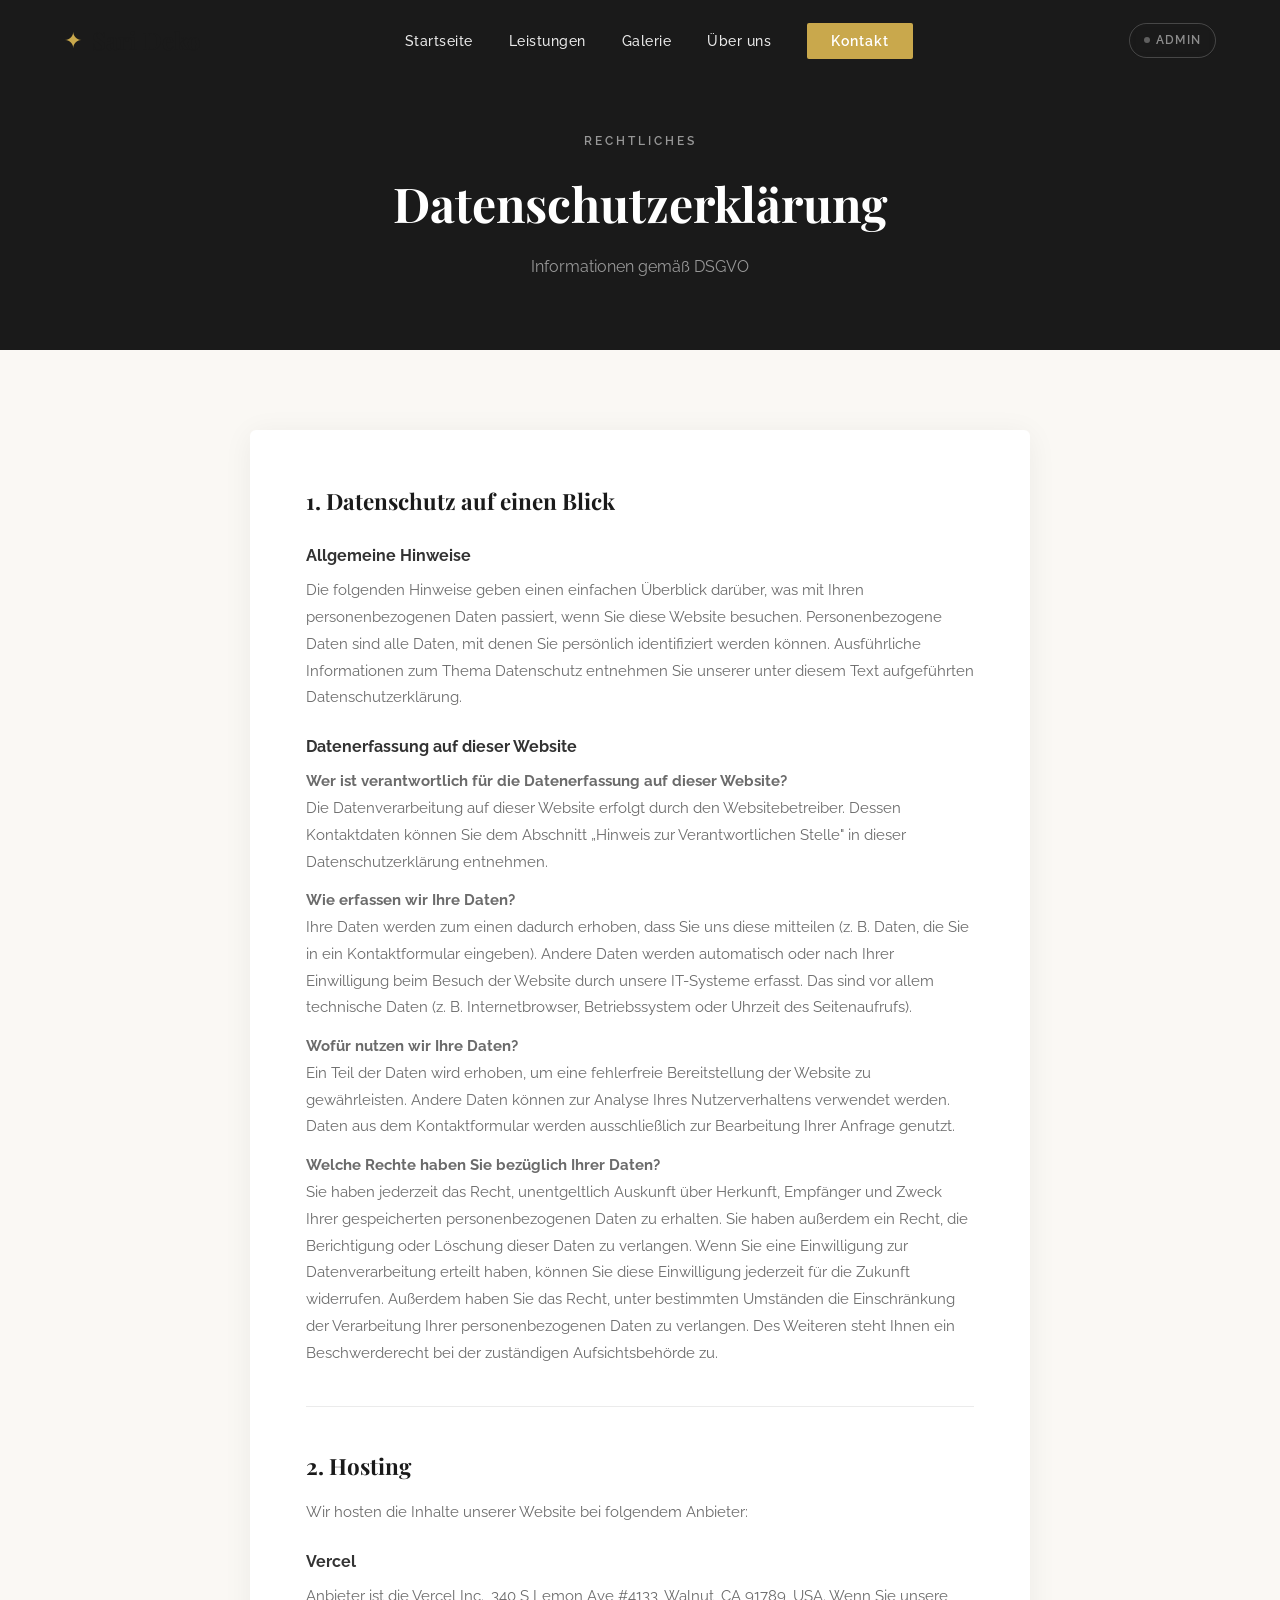
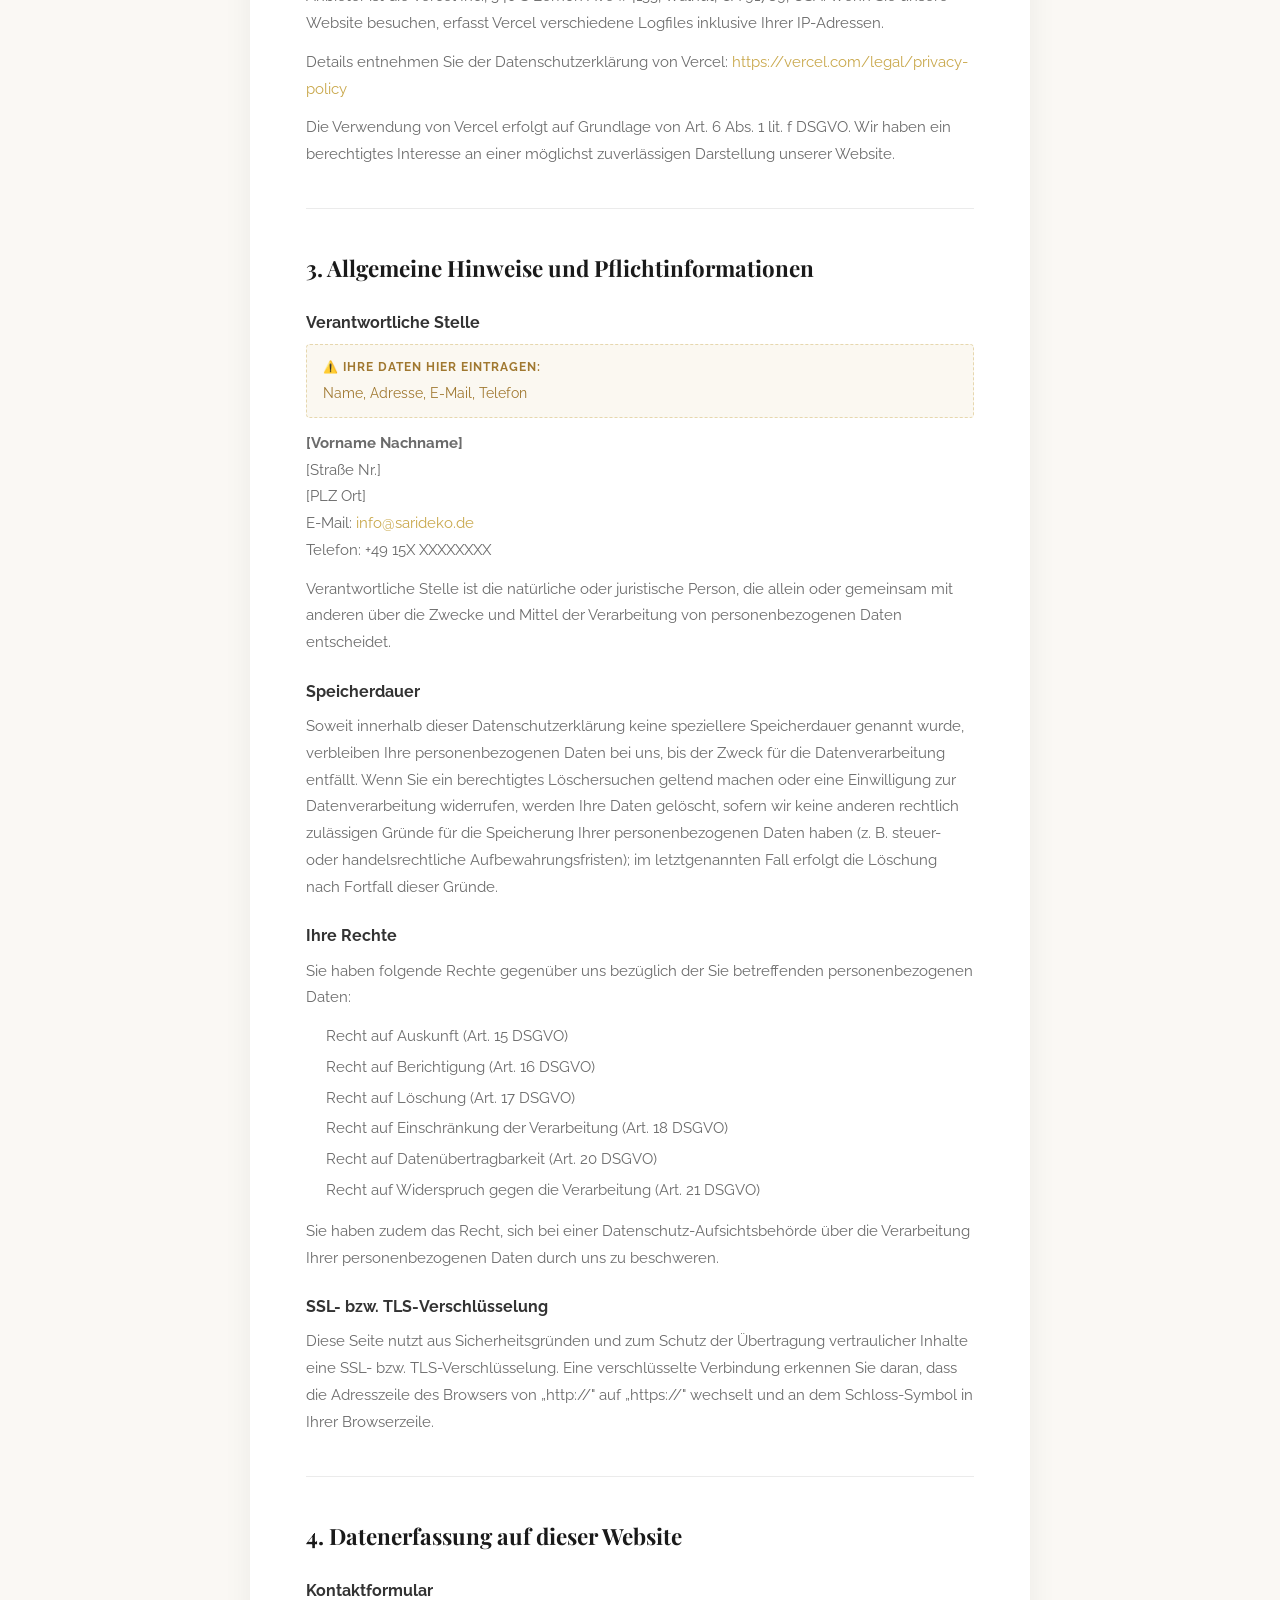
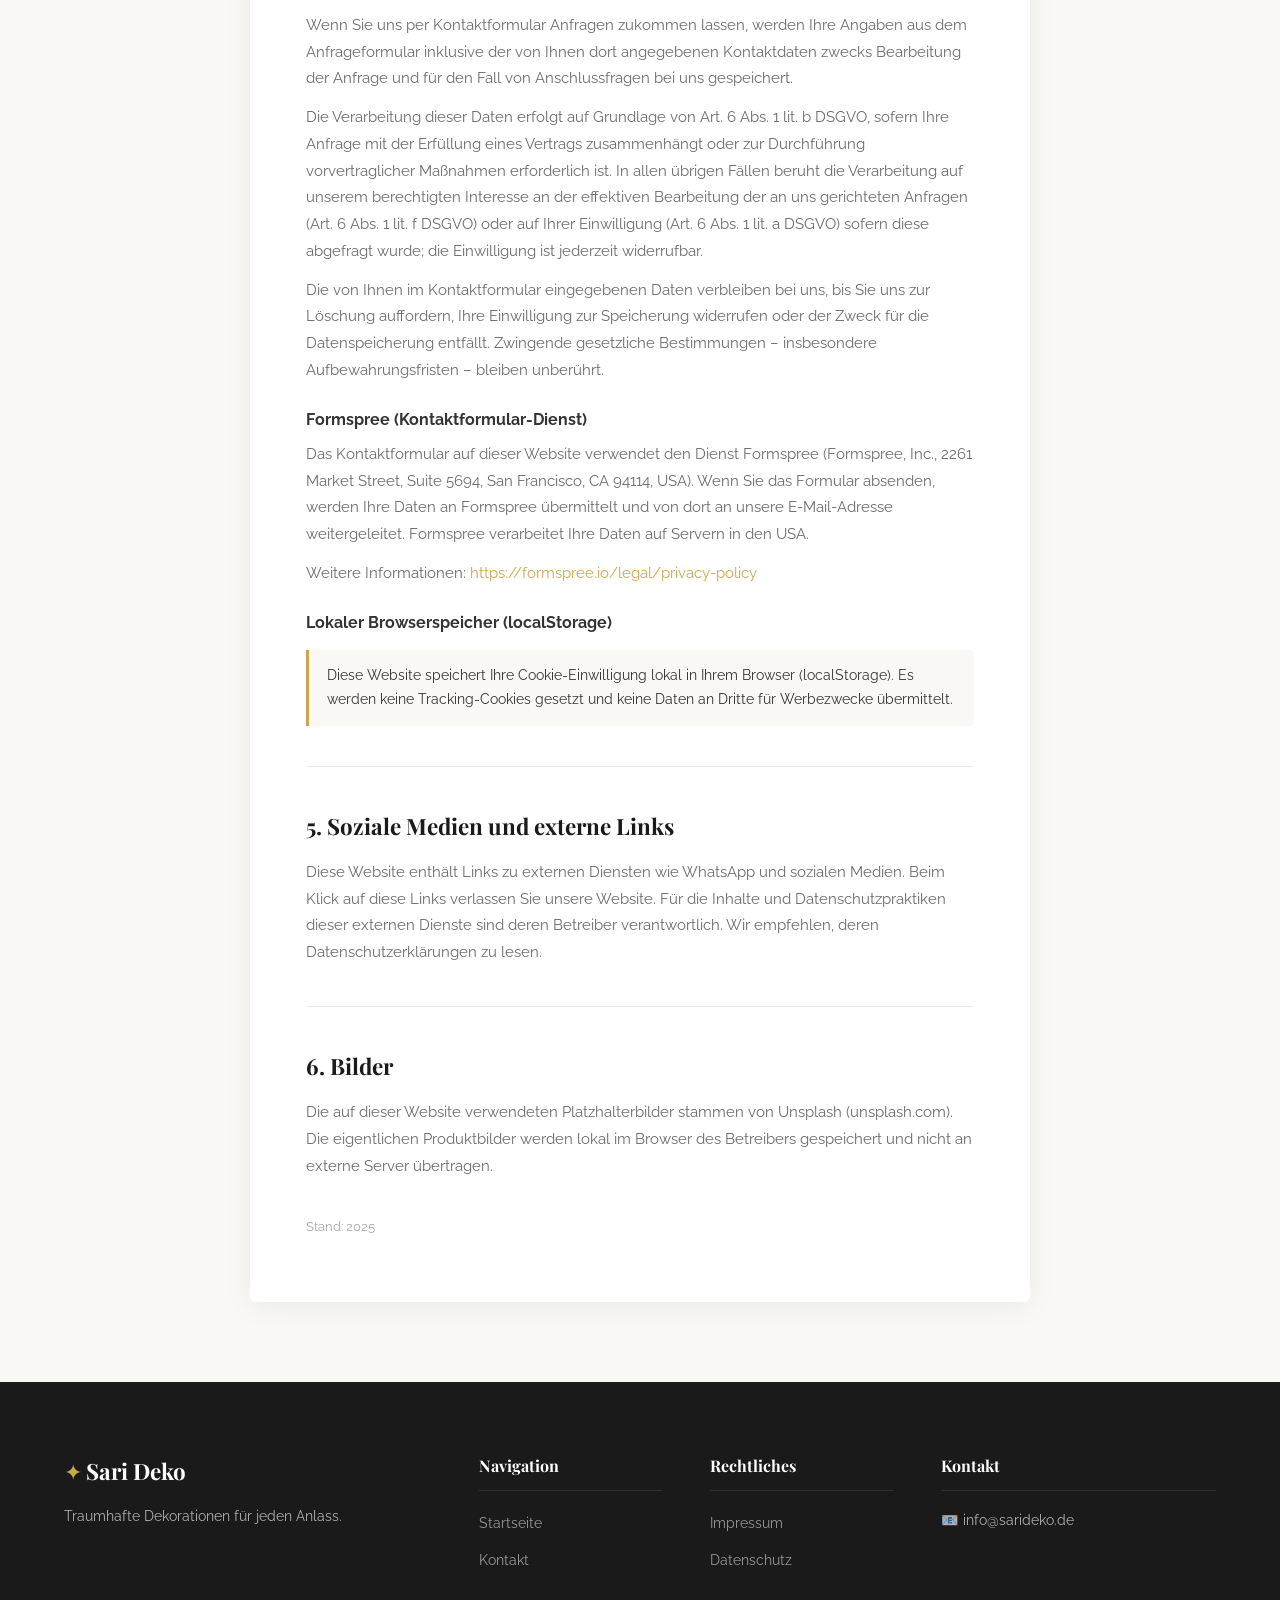
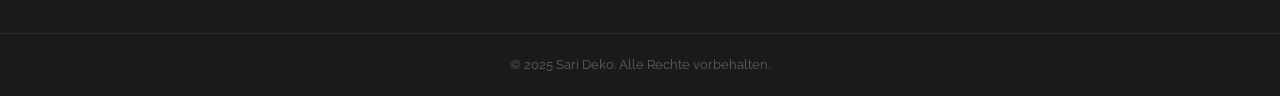
==== datenschutz.html @ cc760631 "Initial commit" ====
<!DOCTYPE html>
<html lang="de">
<head>
  <meta charset="UTF-8" />
  <meta name="viewport" content="width=device-width, initial-scale=1.0" />
  <title>Datenschutz – Sari Deko</title>
  <link rel="preconnect" href="https://fonts.googleapis.com" />
  <link href="https://fonts.googleapis.com/css2?family=Playfair+Display:wght@400;700&family=Raleway:wght@300;400;500;600&display=swap" rel="stylesheet" />
  <link rel="stylesheet" href="css/style.css" />
  <style>
    .page-hero {
      background: var(--dark);
      padding: 130px 0 70px;
      text-align: center;
      position: relative;
      overflow: hidden;
    }
    .page-hero::before {
      content: '';
      position: absolute;
      inset: 0;
      background: url('https://images.unsplash.com/photo-1519741497674-611481863552?w=1200&q=60') center/cover;
      opacity: 0.15;
    }
    .page-hero-content { position: relative; z-index: 2; }
    .page-hero h1 {
      font-family: 'Playfair Display', serif;
      font-size: clamp(2rem, 5vw, 3rem);
      color: #fff;
      margin-bottom: 8px;
    }
    .page-hero p { color: rgba(255,255,255,0.55); }

    .legal-section { background: var(--light-bg); padding: 80px 0; }

    .legal-content {
      max-width: 780px;
      margin: 0 auto;
      background: #fff;
      border-radius: 6px;
      padding: 52px 56px;
      box-shadow: 0 4px 30px rgba(0,0,0,0.06);
    }

    .legal-content h2 {
      font-family: 'Playfair Display', serif;
      font-size: 1.4rem;
      color: var(--dark);
      margin: 40px 0 14px;
      padding-top: 40px;
      border-top: 1px solid rgba(0,0,0,0.08);
    }
    .legal-content h2:first-child { margin-top: 0; padding-top: 0; border-top: none; }

    .legal-content h3 {
      font-size: 1rem;
      font-weight: 700;
      color: var(--dark-2);
      margin: 22px 0 8px;
    }

    .legal-content p {
      font-size: 0.93rem;
      color: var(--gray);
      line-height: 1.8;
      margin-bottom: 12px;
    }
    .legal-content ul {
      padding-left: 20px;
      margin-bottom: 14px;
    }
    .legal-content ul li {
      font-size: 0.93rem;
      color: var(--gray);
      line-height: 1.8;
      margin-bottom: 4px;
    }
    .legal-content a { color: var(--gold); }
    .legal-content a:hover { color: var(--gold-dark); }

    .info-box {
      background: var(--light-bg);
      border-left: 3px solid var(--gold);
      border-radius: 0 4px 4px 0;
      padding: 14px 18px;
      margin: 14px 0;
      font-size: 0.88rem;
      color: var(--dark-2);
    }

    .placeholder-box {
      background: rgba(201,168,76,0.08);
      border: 1.5px dashed rgba(201,168,76,0.4);
      border-radius: 4px;
      padding: 12px 16px;
      margin: 4px 0 12px;
      font-size: 0.85rem;
      color: #a07830;
    }
    .placeholder-box strong { display: block; margin-bottom: 4px; font-size: 0.75rem; letter-spacing: 1px; text-transform: uppercase; }

    @media (max-width: 768px) {
      .legal-content { padding: 32px 20px; }
    }
  </style>
</head>
<body>

  <div class="preloader" id="preloader">
    <div class="preloader-inner">
      <div class="preloader-logo"><span>✦</span> Sari Deko</div>
      <div class="preloader-bar"><div class="preloader-bar-fill"></div></div>
    </div>
  </div>

  <header class="site-header scrolled" id="site-header">
    <div class="container nav-container">
      <a href="index.html" class="logo">
        <span class="logo-icon">✦</span>
        <span class="logo-text" style="color:var(--dark)">Sari Deko</span>
      </a>
      <nav class="main-nav">
        <ul>
          <li><a href="index.html">Startseite</a></li>
          <li><a href="index.html#leistungen">Leistungen</a></li>
          <li><a href="index.html#galerie">Galerie</a></li>
          <li><a href="index.html#ueber-uns">Über uns</a></li>
          <li><a href="kontakt.html" class="nav-btn">Kontakt</a></li>
        </ul>
      </nav>
      <a href="admin/login.html" class="admin-link" title="Admin">Admin</a>
      <button class="hamburger" id="hamburger" aria-label="Menü öffnen">
        <span></span><span></span><span></span>
      </button>
    </div>
  </header>

  <section class="page-hero">
    <div class="page-hero-content container">
      <p class="section-label">Rechtliches</p>
      <h1>Datenschutzerklärung</h1>
      <p>Informationen gemäß DSGVO</p>
    </div>
  </section>

  <section class="legal-section">
    <div class="container">
      <div class="legal-content">

        <h2>1. Datenschutz auf einen Blick</h2>
        <h3>Allgemeine Hinweise</h3>
        <p>Die folgenden Hinweise geben einen einfachen Überblick darüber, was mit Ihren personenbezogenen Daten passiert, wenn Sie diese Website besuchen. Personenbezogene Daten sind alle Daten, mit denen Sie persönlich identifiziert werden können. Ausführliche Informationen zum Thema Datenschutz entnehmen Sie unserer unter diesem Text aufgeführten Datenschutzerklärung.</p>

        <h3>Datenerfassung auf dieser Website</h3>
        <p><strong>Wer ist verantwortlich für die Datenerfassung auf dieser Website?</strong><br />
        Die Datenverarbeitung auf dieser Website erfolgt durch den Websitebetreiber. Dessen Kontaktdaten können Sie dem Abschnitt „Hinweis zur Verantwortlichen Stelle" in dieser Datenschutzerklärung entnehmen.</p>

        <p><strong>Wie erfassen wir Ihre Daten?</strong><br />
        Ihre Daten werden zum einen dadurch erhoben, dass Sie uns diese mitteilen (z. B. Daten, die Sie in ein Kontaktformular eingeben). Andere Daten werden automatisch oder nach Ihrer Einwilligung beim Besuch der Website durch unsere IT-Systeme erfasst. Das sind vor allem technische Daten (z. B. Internetbrowser, Betriebssystem oder Uhrzeit des Seitenaufrufs).</p>

        <p><strong>Wofür nutzen wir Ihre Daten?</strong><br />
        Ein Teil der Daten wird erhoben, um eine fehlerfreie Bereitstellung der Website zu gewährleisten. Andere Daten können zur Analyse Ihres Nutzerverhaltens verwendet werden. Daten aus dem Kontaktformular werden ausschließlich zur Bearbeitung Ihrer Anfrage genutzt.</p>

        <p><strong>Welche Rechte haben Sie bezüglich Ihrer Daten?</strong><br />
        Sie haben jederzeit das Recht, unentgeltlich Auskunft über Herkunft, Empfänger und Zweck Ihrer gespeicherten personenbezogenen Daten zu erhalten. Sie haben außerdem ein Recht, die Berichtigung oder Löschung dieser Daten zu verlangen. Wenn Sie eine Einwilligung zur Datenverarbeitung erteilt haben, können Sie diese Einwilligung jederzeit für die Zukunft widerrufen. Außerdem haben Sie das Recht, unter bestimmten Umständen die Einschränkung der Verarbeitung Ihrer personenbezogenen Daten zu verlangen. Des Weiteren steht Ihnen ein Beschwerderecht bei der zuständigen Aufsichtsbehörde zu.</p>

        <h2>2. Hosting</h2>
        <p>Wir hosten die Inhalte unserer Website bei folgendem Anbieter:</p>

        <h3>Vercel</h3>
        <p>Anbieter ist die Vercel Inc., 340 S Lemon Ave #4133, Walnut, CA 91789, USA. Wenn Sie unsere Website besuchen, erfasst Vercel verschiedene Logfiles inklusive Ihrer IP-Adressen.</p>
        <p>Details entnehmen Sie der Datenschutzerklärung von Vercel: <a href="https://vercel.com/legal/privacy-policy" target="_blank" rel="noopener">https://vercel.com/legal/privacy-policy</a></p>
        <p>Die Verwendung von Vercel erfolgt auf Grundlage von Art. 6 Abs. 1 lit. f DSGVO. Wir haben ein berechtigtes Interesse an einer möglichst zuverlässigen Darstellung unserer Website.</p>

        <h2>3. Allgemeine Hinweise und Pflichtinformationen</h2>

        <h3>Verantwortliche Stelle</h3>
        <div class="placeholder-box">
          <strong>⚠️ Ihre Daten hier eintragen:</strong>
          Name, Adresse, E-Mail, Telefon
        </div>
        <p>
          <strong>[Vorname Nachname]</strong><br />
          [Straße Nr.]<br />
          [PLZ Ort]<br />
          E-Mail: <a href="mailto:info@sarideko.de">info@sarideko.de</a><br />
          Telefon: +49 15X XXXXXXXX
        </p>

        <p>Verantwortliche Stelle ist die natürliche oder juristische Person, die allein oder gemeinsam mit anderen über die Zwecke und Mittel der Verarbeitung von personenbezogenen Daten entscheidet.</p>

        <h3>Speicherdauer</h3>
        <p>Soweit innerhalb dieser Datenschutzerklärung keine speziellere Speicherdauer genannt wurde, verbleiben Ihre personenbezogenen Daten bei uns, bis der Zweck für die Datenverarbeitung entfällt. Wenn Sie ein berechtigtes Löschersuchen geltend machen oder eine Einwilligung zur Datenverarbeitung widerrufen, werden Ihre Daten gelöscht, sofern wir keine anderen rechtlich zulässigen Gründe für die Speicherung Ihrer personenbezogenen Daten haben (z. B. steuer- oder handelsrechtliche Aufbewahrungsfristen); im letztgenannten Fall erfolgt die Löschung nach Fortfall dieser Gründe.</p>

        <h3>Ihre Rechte</h3>
        <p>Sie haben folgende Rechte gegenüber uns bezüglich der Sie betreffenden personenbezogenen Daten:</p>
        <ul>
          <li>Recht auf Auskunft (Art. 15 DSGVO)</li>
          <li>Recht auf Berichtigung (Art. 16 DSGVO)</li>
          <li>Recht auf Löschung (Art. 17 DSGVO)</li>
          <li>Recht auf Einschränkung der Verarbeitung (Art. 18 DSGVO)</li>
          <li>Recht auf Datenübertragbarkeit (Art. 20 DSGVO)</li>
          <li>Recht auf Widerspruch gegen die Verarbeitung (Art. 21 DSGVO)</li>
        </ul>
        <p>Sie haben zudem das Recht, sich bei einer Datenschutz-Aufsichtsbehörde über die Verarbeitung Ihrer personenbezogenen Daten durch uns zu beschweren.</p>

        <h3>SSL- bzw. TLS-Verschlüsselung</h3>
        <p>Diese Seite nutzt aus Sicherheitsgründen und zum Schutz der Übertragung vertraulicher Inhalte eine SSL- bzw. TLS-Verschlüsselung. Eine verschlüsselte Verbindung erkennen Sie daran, dass die Adresszeile des Browsers von „http://" auf „https://" wechselt und an dem Schloss-Symbol in Ihrer Browserzeile.</p>

        <h2>4. Datenerfassung auf dieser Website</h2>

        <h3>Kontaktformular</h3>
        <p>Wenn Sie uns per Kontaktformular Anfragen zukommen lassen, werden Ihre Angaben aus dem Anfrageformular inklusive der von Ihnen dort angegebenen Kontaktdaten zwecks Bearbeitung der Anfrage und für den Fall von Anschlussfragen bei uns gespeichert.</p>
        <p>Die Verarbeitung dieser Daten erfolgt auf Grundlage von Art. 6 Abs. 1 lit. b DSGVO, sofern Ihre Anfrage mit der Erfüllung eines Vertrags zusammenhängt oder zur Durchführung vorvertraglicher Maßnahmen erforderlich ist. In allen übrigen Fällen beruht die Verarbeitung auf unserem berechtigten Interesse an der effektiven Bearbeitung der an uns gerichteten Anfragen (Art. 6 Abs. 1 lit. f DSGVO) oder auf Ihrer Einwilligung (Art. 6 Abs. 1 lit. a DSGVO) sofern diese abgefragt wurde; die Einwilligung ist jederzeit widerrufbar.</p>
        <p>Die von Ihnen im Kontaktformular eingegebenen Daten verbleiben bei uns, bis Sie uns zur Löschung auffordern, Ihre Einwilligung zur Speicherung widerrufen oder der Zweck für die Datenspeicherung entfällt. Zwingende gesetzliche Bestimmungen – insbesondere Aufbewahrungsfristen – bleiben unberührt.</p>

        <h3>Formspree (Kontaktformular-Dienst)</h3>
        <p>Das Kontaktformular auf dieser Website verwendet den Dienst Formspree (Formspree, Inc., 2261 Market Street, Suite 5694, San Francisco, CA 94114, USA). Wenn Sie das Formular absenden, werden Ihre Daten an Formspree übermittelt und von dort an unsere E-Mail-Adresse weitergeleitet. Formspree verarbeitet Ihre Daten auf Servern in den USA.</p>
        <p>Weitere Informationen: <a href="https://formspree.io/legal/privacy-policy" target="_blank" rel="noopener">https://formspree.io/legal/privacy-policy</a></p>

        <h3>Lokaler Browserspeicher (localStorage)</h3>
        <div class="info-box">
          Diese Website speichert Ihre Cookie-Einwilligung lokal in Ihrem Browser (localStorage). Es werden keine Tracking-Cookies gesetzt und keine Daten an Dritte für Werbezwecke übermittelt.
        </div>

        <h2>5. Soziale Medien und externe Links</h2>
        <p>Diese Website enthält Links zu externen Diensten wie WhatsApp und sozialen Medien. Beim Klick auf diese Links verlassen Sie unsere Website. Für die Inhalte und Datenschutzpraktiken dieser externen Dienste sind deren Betreiber verantwortlich. Wir empfehlen, deren Datenschutzerklärungen zu lesen.</p>

        <h2>6. Bilder</h2>
        <p>Die auf dieser Website verwendeten Platzhalterbilder stammen von Unsplash (unsplash.com). Die eigentlichen Produktbilder werden lokal im Browser des Betreibers gespeichert und nicht an externe Server übertragen.</p>

        <p style="margin-top: 36px; font-size: 0.8rem; color: rgba(0,0,0,0.35);">Stand: 2025</p>

      </div>
    </div>
  </section>

  <footer class="site-footer">
    <div class="container footer-grid">
      <div class="footer-brand">
        <div><span class="logo-icon">✦</span> <span class="logo-text">Sari Deko</span></div>
        <p>Traumhafte Dekorationen für jeden Anlass.</p>
      </div>
      <div class="footer-links">
        <h4>Navigation</h4>
        <ul>
          <li><a href="index.html">Startseite</a></li>
          <li><a href="kontakt.html">Kontakt</a></li>
        </ul>
      </div>
      <div class="footer-links">
        <h4>Rechtliches</h4>
        <ul>
          <li><a href="impressum.html">Impressum</a></li>
          <li><a href="datenschutz.html">Datenschutz</a></li>
        </ul>
      </div>
      <div class="footer-kontakt">
        <h4>Kontakt</h4>
        <p>📧 info@sarideko.de</p>
      </div>
    </div>
    <div class="footer-bottom">
      <p>© 2025 Sari Deko. Alle Rechte vorbehalten.</p>
    </div>
  </footer>

  <script src="js/main.js"></script>
</body>
</html>
---- css/style.css ----
/* ================================================
   SARI DEKO – Haupt-Stylesheet
   Farben: Gold (#c9a84c), Dunkel (#1a1a1a), Weiß (#fff)
   Fonts: Playfair Display (Überschriften), Raleway (Text)
   ================================================ */

/* ---- RESET & BASIS ---- */
*, *::before, *::after { box-sizing: border-box; margin: 0; padding: 0; }

html { scroll-behavior: smooth; }

body {
  font-family: 'Raleway', sans-serif;
  font-weight: 400;
  color: #1a1a1a;
  background: #fff;
  line-height: 1.7;
  overflow-x: hidden;
}

img { display: block; width: 100%; height: 100%; object-fit: cover; }
a { text-decoration: none; color: inherit; transition: all 0.3s; }
ul { list-style: none; }

.container {
  max-width: 1200px;
  margin: 0 auto;
  padding: 0 24px;
}

.section-padding { padding: 90px 0; }

/* ---- FARB-VARIABLEN ---- */
:root {
  --gold: #c9a84c;
  --gold-light: #e8d5a3;
  --gold-dark: #a07830;
  --dark: #1a1a1a;
  --dark-2: #333;
  --gray: #6b6b6b;
  --light-bg: #faf8f4;
  --white: #ffffff;
}

/* ---- BUTTONS ---- */
.btn {
  display: inline-block;
  padding: 14px 34px;
  border-radius: 2px;
  font-family: 'Raleway', sans-serif;
  font-weight: 600;
  font-size: 0.9rem;
  letter-spacing: 1.5px;
  text-transform: uppercase;
  cursor: pointer;
  transition: all 0.3s ease;
}

.btn-primary {
  background: var(--gold);
  color: #fff;
  border: 2px solid var(--gold);
}
.btn-primary:hover {
  background: var(--gold-dark);
  border-color: var(--gold-dark);
  transform: translateY(-2px);
  box-shadow: 0 8px 24px rgba(201,168,76,0.35);
}

.btn-outline {
  background: transparent;
  color: #fff;
  border: 2px solid rgba(255,255,255,0.8);
}
.btn-outline:hover {
  background: rgba(255,255,255,0.15);
  border-color: #fff;
}

.btn-white {
  background: #fff;
  color: var(--gold-dark);
  border: 2px solid #fff;
  font-weight: 700;
}
.btn-white:hover {
  background: transparent;
  color: #fff;
  border-color: #fff;
}

/* ---- SECTION HEADERS ---- */
.section-header { text-align: center; margin-bottom: 60px; }

.section-label {
  font-family: 'Raleway', sans-serif;
  font-size: 0.78rem;
  font-weight: 600;
  letter-spacing: 3px;
  text-transform: uppercase;
  color: var(--gold);
  margin-bottom: 12px;
}

.section-title {
  font-family: 'Playfair Display', serif;
  font-size: clamp(2rem, 4vw, 2.8rem);
  font-weight: 700;
  color: var(--dark);
  line-height: 1.2;
  margin-bottom: 16px;
}

.section-sub {
  font-size: 1rem;
  color: var(--gray);
  max-width: 560px;
  margin: 0 auto;
}

/* ================================================
   NAVIGATION
   ================================================ */
.site-header {
  position: fixed;
  top: 0; left: 0; right: 0;
  z-index: 1000;
  padding: 20px 0;
  transition: all 0.4s ease;
}

.site-header.scrolled {
  background: rgba(255,255,255,0.97);
  backdrop-filter: blur(8px);
  padding: 12px 0;
  box-shadow: 0 2px 30px rgba(0,0,0,0.08);
}

.nav-container {
  display: flex;
  align-items: center;
  justify-content: space-between;
}

/* Logo */
.logo {
  display: flex;
  align-items: center;
  gap: 10px;
}
.logo-icon {
  font-size: 1.4rem;
  color: var(--gold);
  transition: color 0.3s;
}
.logo-text {
  font-family: 'Playfair Display', serif;
  font-size: 1.5rem;
  font-weight: 700;
  color: #fff;
  transition: color 0.3s;
}
.site-header.scrolled .logo-text { color: var(--dark); }

/* Nav Links */
.main-nav ul {
  display: flex;
  align-items: center;
  gap: 36px;
}

.main-nav a {
  font-size: 0.88rem;
  font-weight: 500;
  letter-spacing: 0.5px;
  color: rgba(255,255,255,0.9);
  position: relative;
}
.site-header.scrolled .main-nav a { color: var(--dark-2); }

.main-nav a::after {
  content: '';
  position: absolute;
  bottom: -3px; left: 0;
  width: 0; height: 1px;
  background: var(--gold);
  transition: width 0.3s;
}
.main-nav a:hover::after,
.main-nav a.active::after { width: 100%; }

.main-nav a.nav-btn {
  background: var(--gold);
  color: #fff !important;
  padding: 10px 24px;
  border-radius: 2px;
  letter-spacing: 1px;
  font-weight: 600;
}
.main-nav a.nav-btn::after { display: none; }
.main-nav a.nav-btn:hover { background: var(--gold-dark); }

/* Admin-Link */
.admin-link {
  display: inline-flex;
  align-items: center;
  gap: 6px;
  padding: 7px 14px;
  border-radius: 20px;
  border: 1px solid rgba(255,255,255,0.2);
  font-size: 0.72rem;
  font-weight: 600;
  letter-spacing: 1.2px;
  text-transform: uppercase;
  color: rgba(255,255,255,0.5);
  text-decoration: none;
  margin-left: 12px;
  transition: all 0.3s;
  backdrop-filter: blur(4px);
}
.admin-link::before {
  content: '';
  width: 6px;
  height: 6px;
  border-radius: 50%;
  background: rgba(255,255,255,0.3);
  flex-shrink: 0;
}
.admin-link:hover {
  border-color: var(--gold);
  color: var(--gold);
  background: rgba(201,168,76,0.08);
}
.admin-link:hover::before { background: var(--gold); }
.site-header.scrolled .admin-link {
  border-color: rgba(0,0,0,0.15);
  color: rgba(0,0,0,0.35);
}
.site-header.scrolled .admin-link::before { background: rgba(0,0,0,0.2); }
.site-header.scrolled .admin-link:hover {
  border-color: var(--gold);
  color: var(--gold);
  background: rgba(201,168,76,0.06);
}
.site-header.scrolled .admin-link:hover::before { background: var(--gold); }

/* Hamburger */
.hamburger {
  display: none;
  flex-direction: column;
  gap: 5px;
  background: none;
  border: none;
  cursor: pointer;
  padding: 4px;
}
.hamburger span {
  display: block;
  width: 26px;
  height: 2px;
  background: #fff;
  border-radius: 2px;
  transition: all 0.3s;
}
.site-header.scrolled .hamburger span { background: var(--dark); }

/* ================================================
   HERO
   ================================================ */
.hero {
  position: relative;
  min-height: 100vh;
  display: flex;
  align-items: center;
  justify-content: center;
  text-align: center;
  background: url('https://images.unsplash.com/photo-1519741497674-611481863552?w=1600&q=85') center/cover no-repeat;
  overflow: hidden;
}

.hero-overlay {
  position: absolute;
  inset: 0;
  background: linear-gradient(
    to bottom,
    rgba(0,0,0,0.55) 0%,
    rgba(0,0,0,0.35) 50%,
    rgba(0,0,0,0.7) 100%
  );
}

.hero-content {
  position: relative;
  z-index: 2;
  max-width: 800px;
  padding: 0 24px;
  animation: fadeInUp 1s ease forwards;
}

.hero-sub {
  font-size: 0.85rem;
  letter-spacing: 4px;
  text-transform: uppercase;
  color: var(--gold-light);
  margin-bottom: 16px;
  font-weight: 500;
}

.hero-title {
  font-family: 'Playfair Display', serif;
  font-size: clamp(3.5rem, 9vw, 7rem);
  font-weight: 700;
  color: #fff;
  line-height: 1.05;
  margin-bottom: 20px;
  text-shadow: 0 4px 20px rgba(0,0,0,0.3);
}

.hero-tagline {
  font-size: clamp(1rem, 2vw, 1.2rem);
  color: rgba(255,255,255,0.88);
  margin-bottom: 44px;
  font-weight: 300;
  max-width: 560px;
  margin-left: auto;
  margin-right: auto;
}

.hero-buttons {
  display: flex;
  gap: 16px;
  justify-content: center;
  flex-wrap: wrap;
}

.hero-scroll-hint {
  position: absolute;
  bottom: 36px;
  left: 50%;
  transform: translateX(-50%);
  z-index: 2;
  text-align: center;
  color: rgba(255,255,255,0.6);
  font-size: 0.75rem;
  letter-spacing: 2px;
  text-transform: uppercase;
}
.scroll-arrow {
  margin-top: 6px;
  font-size: 1.2rem;
  animation: bounce 2s infinite;
}

/* ================================================
   INTRO BANNER
   ================================================ */
.intro-banner {
  background: var(--dark);
  padding: 50px 0;
}

.intro-grid {
  display: grid;
  grid-template-columns: repeat(4, 1fr);
  gap: 0;
}

.intro-item {
  text-align: center;
  padding: 30px 20px;
  border-right: 1px solid rgba(255,255,255,0.08);
  transition: background 0.3s;
}
.intro-item:last-child { border-right: none; }
.intro-item:hover { background: rgba(255,255,255,0.04); }

.intro-icon {
  font-size: 2.2rem;
  margin-bottom: 12px;
}

.intro-item h3 {
  font-family: 'Playfair Display', serif;
  font-size: 1.05rem;
  color: var(--gold-light);
  margin-bottom: 8px;
}

.intro-item p {
  font-size: 0.85rem;
  color: rgba(255,255,255,0.55);
}

/* ================================================
   LEISTUNGEN
   ================================================ */
.leistungen { background: var(--light-bg); }

.leistungen-grid {
  display: grid;
  grid-template-columns: repeat(3, 1fr);
  gap: 30px;
}

.leistung-card {
  background: #fff;
  border-radius: 4px;
  overflow: hidden;
  box-shadow: 0 4px 20px rgba(0,0,0,0.07);
  transition: transform 0.3s, box-shadow 0.3s;
}
.leistung-card:hover {
  transform: translateY(-6px);
  box-shadow: 0 12px 40px rgba(0,0,0,0.12);
}

.leistung-img-wrap {
  position: relative;
  height: 260px;
  overflow: hidden;
}
.leistung-img-wrap img { transition: transform 0.5s ease; }
.leistung-card:hover .leistung-img-wrap img { transform: scale(1.05); }

.leistung-badge {
  position: absolute;
  top: 16px; right: 16px;
  background: var(--gold);
  color: #fff;
  font-size: 0.72rem;
  font-weight: 700;
  letter-spacing: 1px;
  text-transform: uppercase;
  padding: 5px 12px;
  border-radius: 2px;
}

.leistung-body {
  padding: 28px;
}

.leistung-body h3 {
  font-family: 'Playfair Display', serif;
  font-size: 1.35rem;
  margin-bottom: 12px;
  color: var(--dark);
}

.leistung-body p {
  font-size: 0.92rem;
  color: var(--gray);
  margin-bottom: 20px;
  line-height: 1.7;
}

.link-arrow {
  font-size: 0.85rem;
  font-weight: 600;
  color: var(--gold);
  letter-spacing: 0.5px;
  display: inline-flex;
  align-items: center;
  gap: 4px;
}
.link-arrow:hover { color: var(--gold-dark); gap: 8px; }

/* ================================================
   GALERIE
   ================================================ */
.galerie { background: #fff; }

.galerie-grid {
  display: grid;
  grid-template-columns: repeat(3, 1fr);
  grid-template-rows: auto auto;
  gap: 12px;
}

.galerie-item {
  position: relative;
  overflow: hidden;
  border-radius: 3px;
  height: 260px;
  cursor: pointer;
}

.galerie-item.galerie-big {
  grid-column: span 2;
  height: 400px;
}

.galerie-item img {
  width: 100%;
  height: 100%;
  object-fit: cover;
  transition: transform 0.5s ease;
}
.galerie-item:hover img { transform: scale(1.08); }

.galerie-overlay {
  position: absolute;
  inset: 0;
  background: linear-gradient(to top, rgba(0,0,0,0.55), transparent);
  opacity: 0;
  transition: opacity 0.3s;
  display: flex;
  align-items: flex-end;
  padding: 20px;
}
.galerie-item:hover .galerie-overlay { opacity: 1; }

.galerie-overlay span {
  font-family: 'Playfair Display', serif;
  font-size: 1.1rem;
  color: #fff;
  letter-spacing: 1px;
}

/* ================================================
   ÜBER UNS
   ================================================ */
.ueber-uns { background: var(--light-bg); }

.ueber-grid {
  display: grid;
  grid-template-columns: 1fr 1fr;
  gap: 70px;
  align-items: center;
}

.ueber-img-wrap {
  position: relative;
  border-radius: 4px;
  overflow: hidden;
  height: 520px;
  box-shadow: 20px 20px 0 var(--gold-light);
}

.ueber-badge-box {
  position: absolute;
  bottom: 30px; right: -20px;
  background: var(--gold);
  color: #fff;
  padding: 20px 28px;
  border-radius: 3px;
  text-align: center;
  box-shadow: 0 8px 24px rgba(201,168,76,0.4);
}

.badge-zahl {
  display: block;
  font-family: 'Playfair Display', serif;
  font-size: 2.2rem;
  font-weight: 700;
  line-height: 1;
}

.badge-text {
  font-size: 0.78rem;
  letter-spacing: 1px;
  text-transform: uppercase;
  opacity: 0.9;
}

.ueber-text .section-title { text-align: left; }
.ueber-text p {
  color: var(--gray);
  margin-bottom: 18px;
  font-size: 0.97rem;
}

.ueber-liste {
  margin: 24px 0 36px;
}
.ueber-liste li {
  padding: 8px 0;
  color: var(--dark-2);
  font-size: 0.93rem;
  font-weight: 500;
  border-bottom: 1px solid rgba(0,0,0,0.06);
}

/* ================================================
   TESTIMONIALS
   ================================================ */
.testimonials { background: #fff; }

.testimonials-grid {
  display: grid;
  grid-template-columns: repeat(3, 1fr);
  gap: 28px;
}

.testimonial-card {
  background: var(--light-bg);
  border-radius: 4px;
  padding: 36px 32px;
  position: relative;
  border-left: 3px solid var(--gold);
}

.stars {
  color: var(--gold);
  font-size: 1rem;
  letter-spacing: 2px;
  margin-bottom: 16px;
}

.testimonial-card p {
  font-style: italic;
  color: var(--gray);
  font-size: 0.95rem;
  line-height: 1.75;
  margin-bottom: 20px;
}

.testimonial-autor strong {
  display: block;
  font-style: normal;
  font-weight: 700;
  color: var(--dark);
  font-size: 0.9rem;
}

.testimonial-autor span {
  font-size: 0.8rem;
  color: var(--gold);
  letter-spacing: 0.5px;
}

/* ================================================
   CTA BANNER
   ================================================ */
.cta-banner {
  position: relative;
  background: url('https://images.unsplash.com/photo-1464366400600-7168b8af9bc3?w=1400&q=80') center/cover no-repeat;
  padding: 100px 0;
  text-align: center;
}

.cta-overlay {
  position: absolute;
  inset: 0;
  background: rgba(26,26,26,0.78);
}

.cta-content {
  position: relative;
  z-index: 2;
}

.cta-content h2 {
  font-family: 'Playfair Display', serif;
  font-size: clamp(1.8rem, 4vw, 2.8rem);
  color: #fff;
  margin-bottom: 16px;
}

.cta-content p {
  color: rgba(255,255,255,0.75);
  font-size: 1.05rem;
  margin-bottom: 36px;
  max-width: 480px;
  margin-left: auto;
  margin-right: auto;
}

/* ================================================
   FOOTER
   ================================================ */
.site-footer {
  background: var(--dark);
  color: rgba(255,255,255,0.65);
  padding: 70px 0 0;
}

.footer-grid {
  display: grid;
  grid-template-columns: 2fr 1fr 1fr 1.5fr;
  gap: 48px;
  padding-bottom: 50px;
}

.footer-brand .logo-icon { color: var(--gold); }
.footer-brand .logo-text {
  font-family: 'Playfair Display', serif;
  font-size: 1.4rem;
  color: #fff;
}
.footer-brand {
  display: flex;
  flex-direction: column;
  gap: 14px;
}
.footer-brand p { font-size: 0.88rem; line-height: 1.7; }

.footer-links h4,
.footer-kontakt h4 {
  font-family: 'Playfair Display', serif;
  color: #fff;
  font-size: 1rem;
  margin-bottom: 18px;
  padding-bottom: 10px;
  border-bottom: 1px solid rgba(255,255,255,0.1);
}

.footer-links ul li { margin-bottom: 10px; }
.footer-links a {
  font-size: 0.88rem;
  color: rgba(255,255,255,0.55);
  transition: color 0.3s;
}
.footer-links a:hover { color: var(--gold); }

.footer-kontakt p { font-size: 0.88rem; margin-bottom: 10px; }

.footer-bottom {
  border-top: 1px solid rgba(255,255,255,0.08);
  padding: 20px 24px;
  text-align: center;
  font-size: 0.8rem;
  color: rgba(255,255,255,0.3);
}

/* ================================================
   WHATSAPP FLOATING BUTTON
   ================================================ */
.whatsapp-btn {
  position: fixed;
  bottom: 28px;
  right: 28px;
  z-index: 800;
  width: 58px;
  height: 58px;
  border-radius: 50%;
  background: #25D366;
  display: flex;
  align-items: center;
  justify-content: center;
  box-shadow: 0 6px 24px rgba(37,211,102,0.45);
  transition: transform 0.3s, box-shadow 0.3s;
  opacity: 0;
  pointer-events: none;
  transform: scale(0.7);
}
.whatsapp-btn.visible {
  opacity: 1;
  pointer-events: all;
  transform: scale(1);
}
.whatsapp-btn:hover {
  transform: scale(1.1);
  box-shadow: 0 10px 32px rgba(37,211,102,0.55);
}
.whatsapp-btn svg {
  width: 30px;
  height: 30px;
  fill: #fff;
}

/* ================================================
   BACK TO TOP BUTTON
   ================================================ */
.back-to-top {
  position: fixed;
  bottom: 98px;
  right: 32px;
  z-index: 800;
  width: 44px;
  height: 44px;
  border-radius: 50%;
  background: var(--gold);
  color: #fff;
  border: none;
  font-size: 1.1rem;
  cursor: pointer;
  display: flex;
  align-items: center;
  justify-content: center;
  box-shadow: 0 4px 16px rgba(201,168,76,0.35);
  opacity: 0;
  pointer-events: none;
  transform: translateY(10px);
  transition: all 0.3s ease;
}
.back-to-top.visible {
  opacity: 1;
  pointer-events: all;
  transform: translateY(0);
}
.back-to-top:hover {
  background: var(--gold-dark);
  transform: translateY(-2px);
}

/* ================================================
   COOKIE BANNER
   ================================================ */
.cookie-banner {
  position: fixed;
  bottom: 0; left: 0; right: 0;
  z-index: 900;
  background: rgba(26,26,26,0.97);
  backdrop-filter: blur(6px);
  padding: 16px 24px;
  display: flex;
  align-items: center;
  justify-content: space-between;
  gap: 16px;
  border-top: 1px solid rgba(201,168,76,0.2);
  transform: translateY(100%);
  transition: transform 0.4s ease;
}
.cookie-banner.show { transform: translateY(0); }
.cookie-banner p {
  font-size: 0.83rem;
  color: rgba(255,255,255,0.7);
  flex: 1;
}
.cookie-banner a { color: var(--gold); text-decoration: underline; }
.cookie-accept {
  background: var(--gold);
  color: #fff;
  border: none;
  padding: 10px 22px;
  border-radius: 3px;
  font-family: 'Raleway', sans-serif;
  font-size: 0.8rem;
  font-weight: 700;
  letter-spacing: 1px;
  text-transform: uppercase;
  cursor: pointer;
  white-space: nowrap;
  transition: background 0.2s;
}
.cookie-accept:hover { background: var(--gold-dark); }

/* ================================================
   PRELOADER
   ================================================ */
.preloader {
  position: fixed;
  inset: 0;
  background: #fff;
  z-index: 9999;
  display: flex;
  align-items: center;
  justify-content: center;
  transition: opacity 0.5s ease;
}
.preloader.hide {
  opacity: 0;
  pointer-events: none;
}
.preloader-inner {
  text-align: center;
}
.preloader-logo {
  font-family: 'Playfair Display', serif;
  font-size: 2rem;
  color: var(--dark);
  margin-bottom: 20px;
}
.preloader-logo span { color: var(--gold); }
.preloader-bar {
  width: 120px;
  height: 2px;
  background: var(--gold-light);
  border-radius: 2px;
  overflow: hidden;
  margin: 0 auto;
}
.preloader-bar-fill {
  height: 100%;
  background: var(--gold);
  border-radius: 2px;
  animation: loadBar 0.9s ease forwards;
}
@keyframes loadBar {
  from { width: 0%; }
  to   { width: 100%; }
}

/* ================================================
   ANIMATIONEN
   ================================================ */
@keyframes fadeInUp {
  from { opacity: 0; transform: translateY(30px); }
  to   { opacity: 1; transform: translateY(0); }
}

@keyframes bounce {
  0%, 100% { transform: translateY(0); }
  50% { transform: translateY(8px); }
}

/* ================================================
   RESPONSIVE – TABLET & MOBILE
   ================================================ */
@media (max-width: 1024px) {
  .leistungen-grid { grid-template-columns: repeat(2, 1fr); }
  .footer-grid { grid-template-columns: 1fr 1fr; }
}

@media (max-width: 768px) {
  /* Navigation Mobile — Animation & Touch */
  .main-nav {
    display: flex;
    flex-direction: column;
    position: fixed;
    top: 0; left: 0; right: 0; bottom: 0;
    background: rgba(20,20,20,0.98);
    align-items: center;
    justify-content: center;
    gap: 0;
    z-index: 999;
    opacity: 0;
    pointer-events: none;
    transition: opacity 0.3s ease;
  }
  .main-nav.open {
    opacity: 1;
    pointer-events: all;
  }
  .main-nav ul {
    flex-direction: column;
    align-items: center;
    gap: 0;
    width: 100%;
  }
  .main-nav ul li {
    width: 100%;
    text-align: center;
    border-bottom: 1px solid rgba(255,255,255,0.06);
  }
  .main-nav a {
    display: block;
    padding: 20px 24px;
    font-size: 1.15rem;
    color: rgba(255,255,255,0.85) !important;
    letter-spacing: 1px;
    min-height: 64px;
    display: flex;
    align-items: center;
    justify-content: center;
  }
  .main-nav a.nav-btn {
    background: var(--gold);
    margin: 24px 40px 0;
    border-radius: 3px;
    width: auto;
  }
  .main-nav a::after { display: none; }

  .hamburger { display: flex; z-index: 1001; }
  /* Hamburger X-Animation */
  .hamburger.open span:nth-child(1) { transform: translateY(7px) rotate(45deg); }
  .hamburger.open span:nth-child(2) { opacity: 0; transform: scaleX(0); }
  .hamburger.open span:nth-child(3) { transform: translateY(-7px) rotate(-45deg); }

  .admin-link { display: none; }

  /* WhatsApp & Back-to-Top auf Mobile weiter nach innen */
  .whatsapp-btn { bottom: 20px; right: 16px; width: 52px; height: 52px; }
  .back-to-top  { bottom: 84px; right: 20px; }

  /* Cookie Banner */
  .cookie-banner { flex-direction: column; text-align: center; padding: 20px 16px; }
  .cookie-accept { width: 100%; }

  /* Grids */
  .intro-grid { grid-template-columns: repeat(2, 1fr); }
  .leistungen-grid { grid-template-columns: 1fr; }
  .galerie-grid { grid-template-columns: 1fr 1fr; gap: 8px; }
  .galerie-item.galerie-big { grid-column: span 2; height: 240px; }
  .galerie-item { height: 170px; }
  .ueber-grid { grid-template-columns: 1fr; gap: 40px; }
  .ueber-img-wrap { height: 300px; box-shadow: none; }
  .ueber-badge-box { right: 16px; bottom: 16px; }
  .testimonials-grid { grid-template-columns: 1fr; }
  .footer-grid { grid-template-columns: 1fr 1fr; gap: 28px; }

  /* Buttons — Touch-freundlich */
  .btn { padding: 14px 28px; min-height: 48px; }
  .hero-buttons { flex-direction: column; align-items: center; }

  .section-padding { padding: 56px 0; }
  .container { padding: 0 16px; }
}

@media (max-width: 480px) {
  .hero-buttons { flex-direction: column; align-items: center; }
  .intro-grid { grid-template-columns: 1fr; }
}
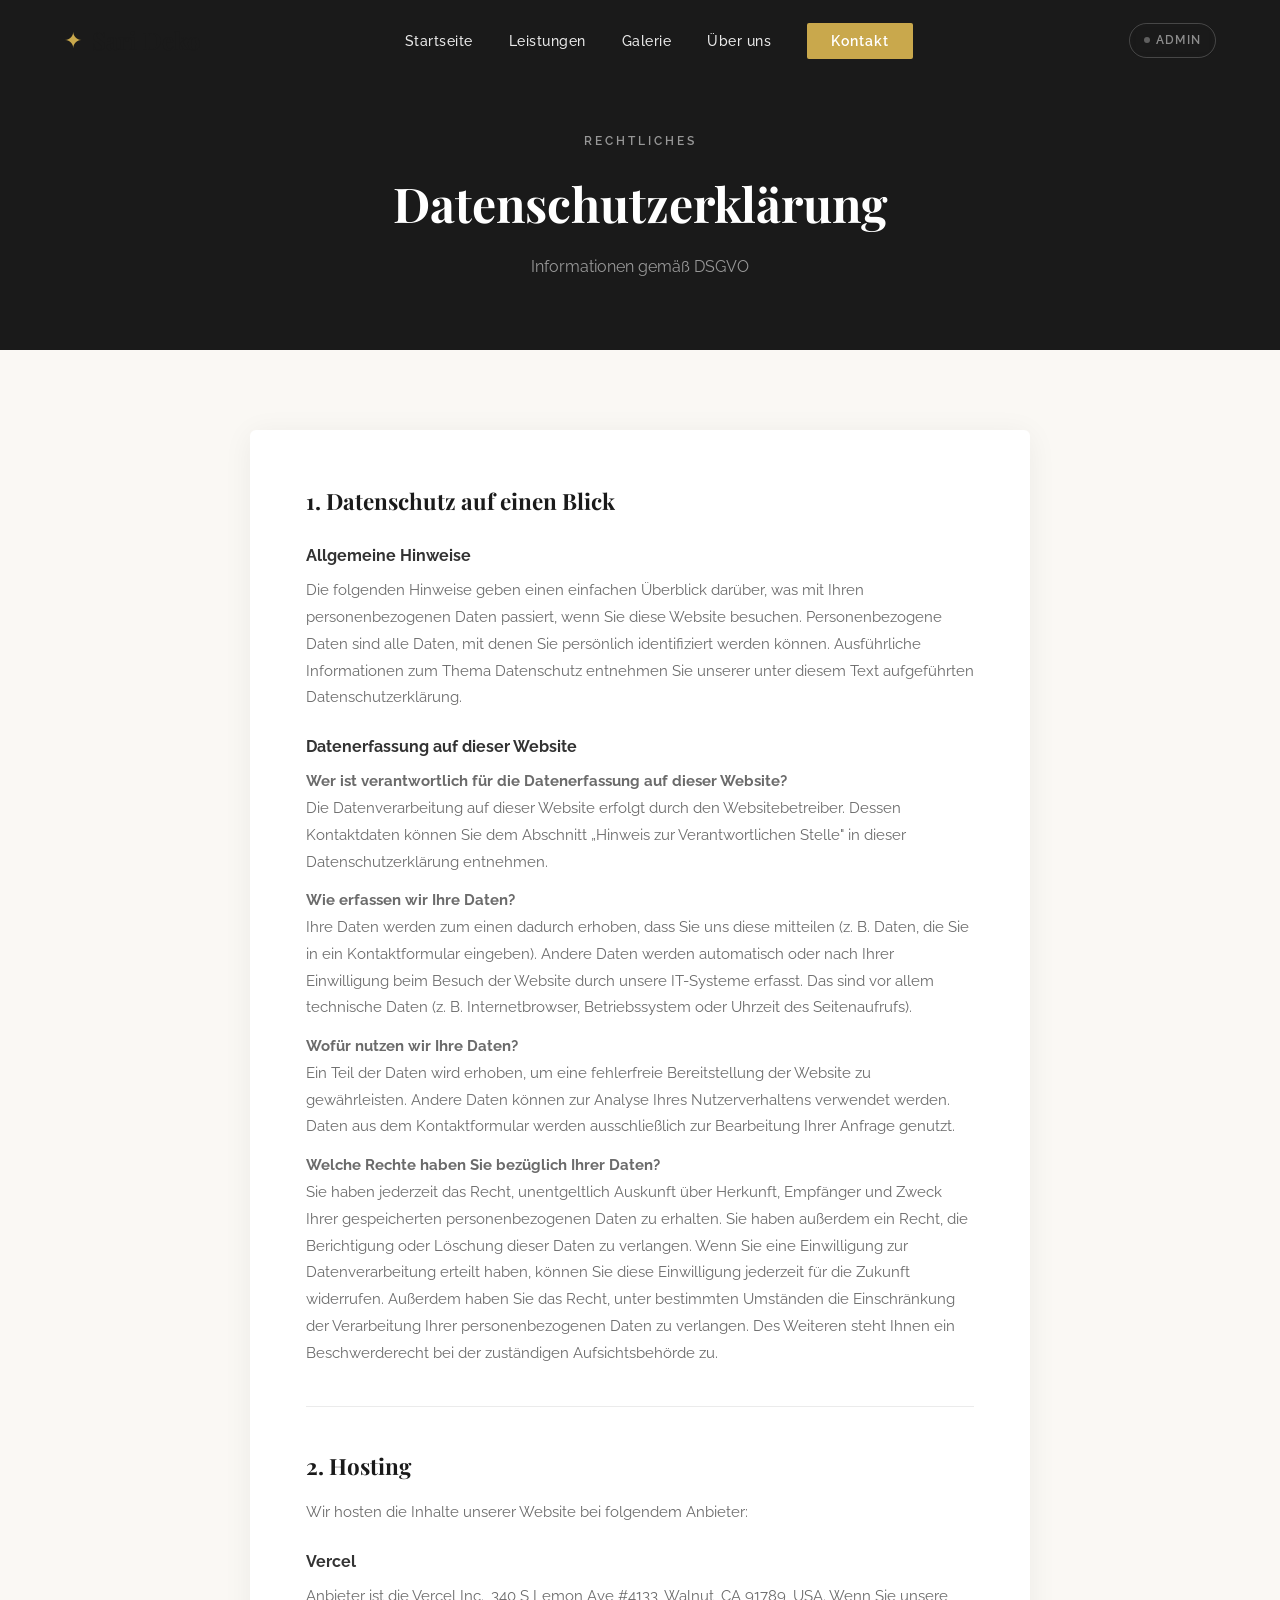
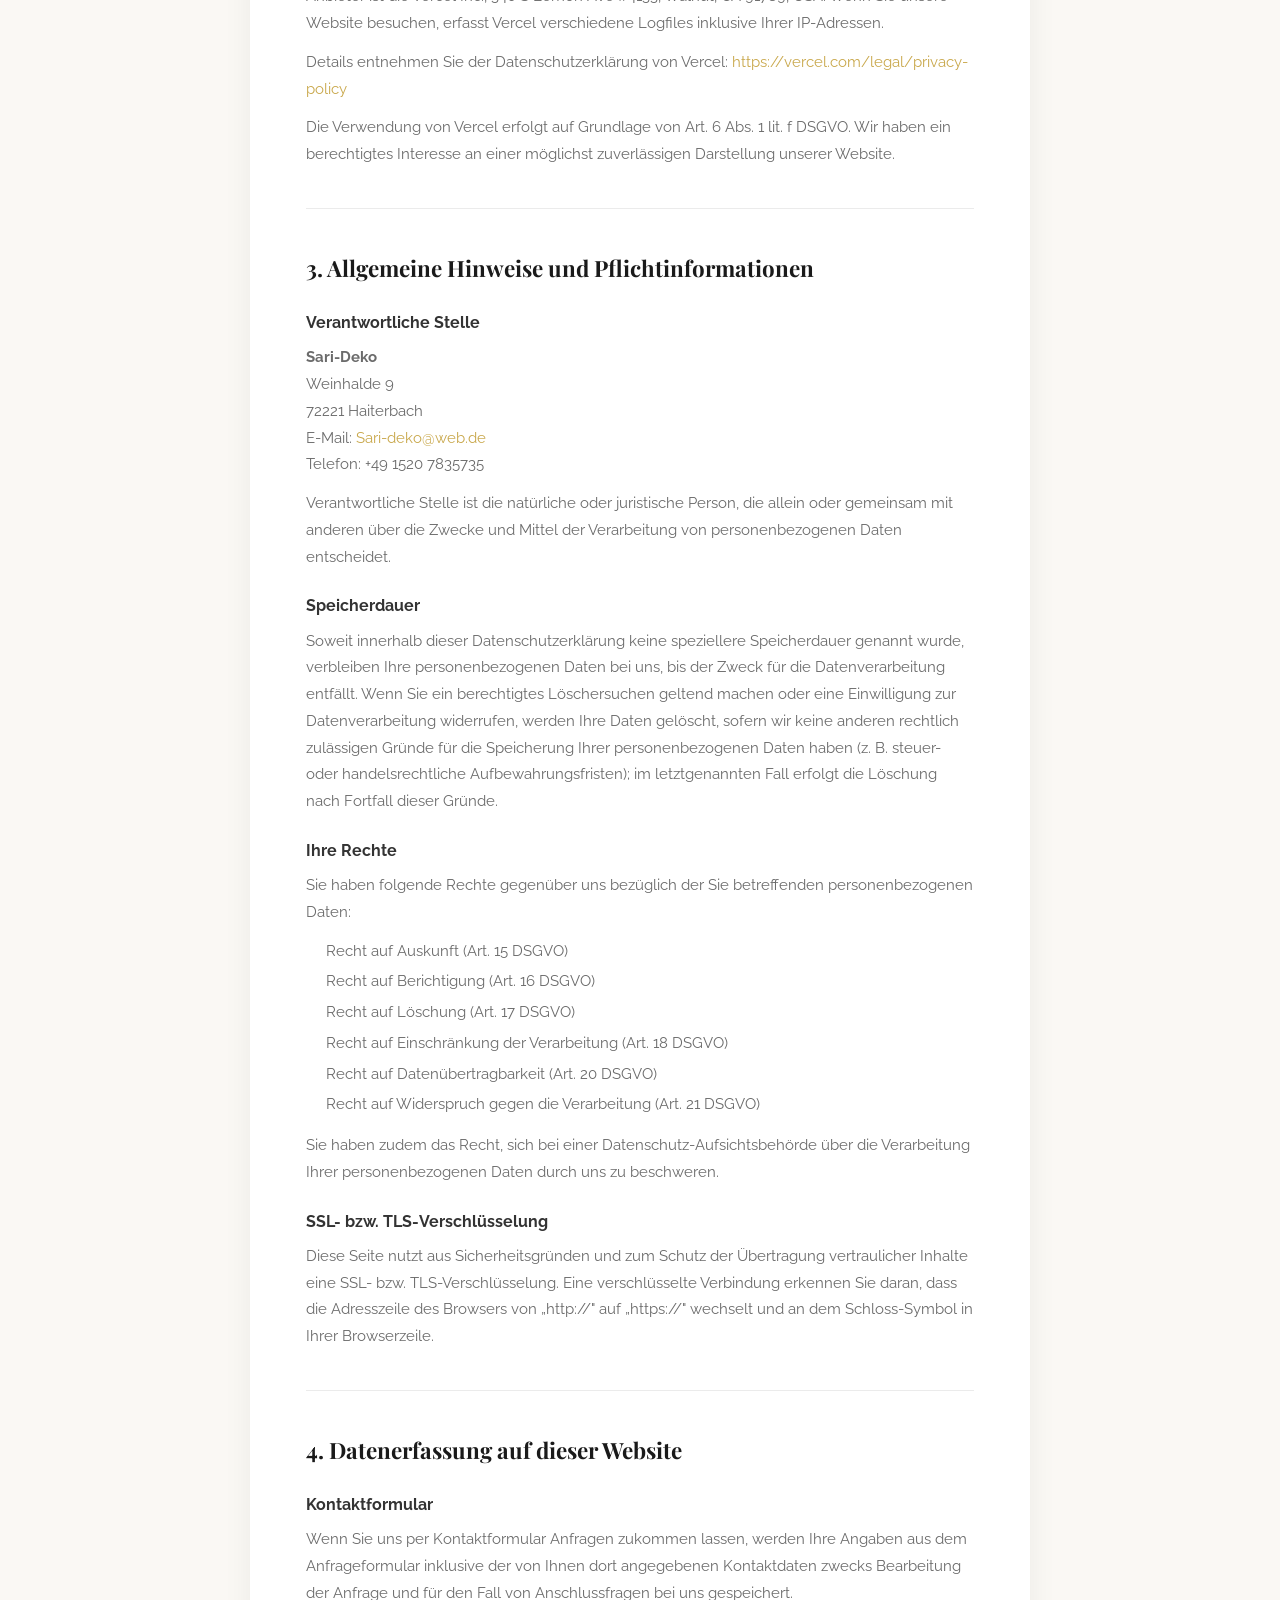
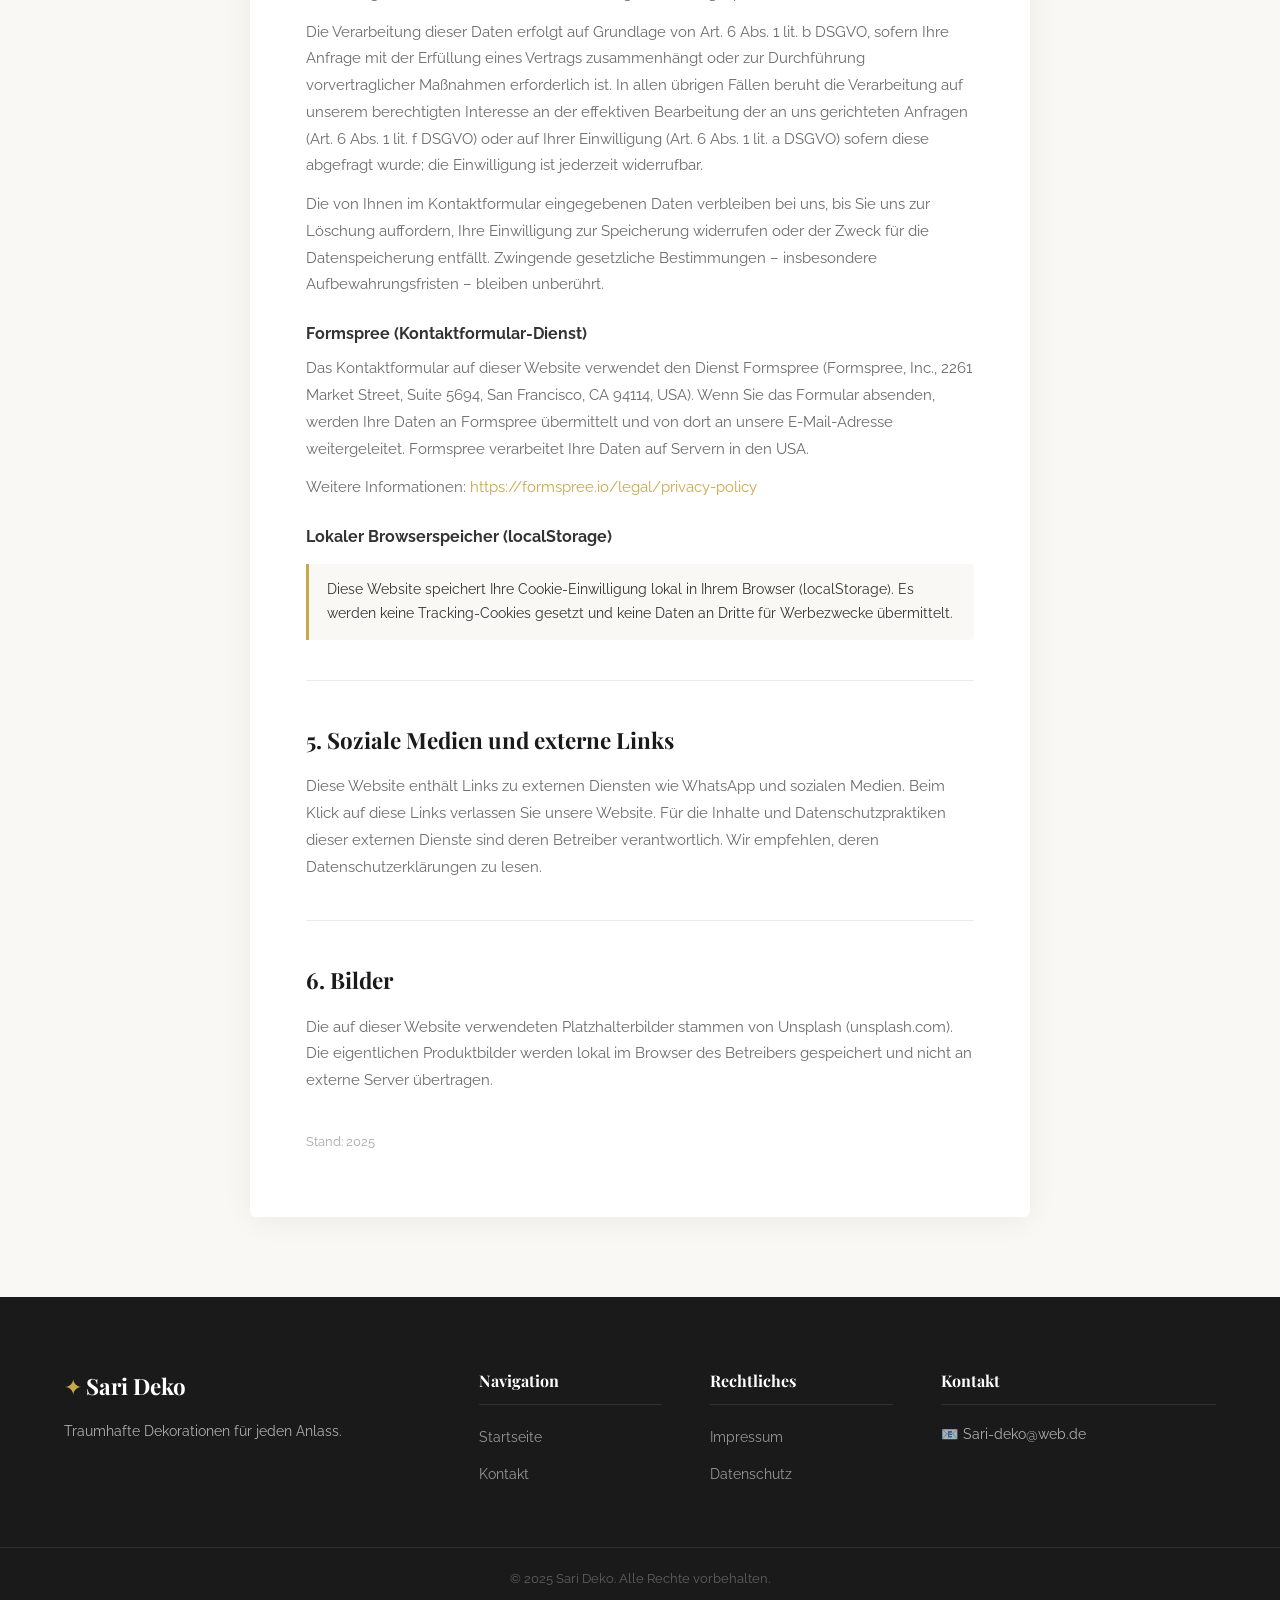
==== commit a2249ddc: "Kontaktformular erweitert, Kontaktdaten & Impressum aktualisiert, Geburtstag-Bild ergänzt" ====
--- a/datenschutz.html
+++ b/datenschutz.html
@@ -175,16 +175,12 @@
         <h2>3. Allgemeine Hinweise und Pflichtinformationen</h2>
 
         <h3>Verantwortliche Stelle</h3>
-        <div class="placeholder-box">
-          <strong>⚠️ Ihre Daten hier eintragen:</strong>
-          Name, Adresse, E-Mail, Telefon
-        </div>
         <p>
-          <strong>[Vorname Nachname]</strong><br />
-          [Straße Nr.]<br />
-          [PLZ Ort]<br />
-          E-Mail: <a href="mailto:info@sarideko.de">info@sarideko.de</a><br />
-          Telefon: +49 15X XXXXXXXX
+          <strong>Sari-Deko</strong><br />
+          Weinhalde 9<br />
+          72221 Haiterbach<br />
+          E-Mail: <a href="mailto:Sari-deko@web.de">Sari-deko@web.de</a><br />
+          Telefon: +49 1520 7835735
         </p>
 
         <p>Verantwortliche Stelle ist die natürliche oder juristische Person, die allein oder gemeinsam mit anderen über die Zwecke und Mittel der Verarbeitung von personenbezogenen Daten entscheidet.</p>
@@ -257,7 +253,7 @@
       </div>
       <div class="footer-kontakt">
         <h4>Kontakt</h4>
-        <p>📧 info@sarideko.de</p>
+        <p>📧 Sari-deko@web.de</p>
       </div>
     </div>
     <div class="footer-bottom">
--- a/css/style.css
+++ b/css/style.css
@@ -893,6 +893,136 @@
 @keyframes bounce {
   0%, 100% { transform: translateY(0); }
   50% { transform: translateY(8px); }
+}
+
+/* ================================================
+   GALERIE FILTER
+   ================================================ */
+.galerie-filter {
+  display: flex;
+  flex-wrap: wrap;
+  justify-content: center;
+  gap: 10px;
+  margin-bottom: 36px;
+}
+
+.filter-btn {
+  background: none;
+  border: 1px solid rgba(0,0,0,0.15);
+  color: var(--gray);
+  padding: 8px 22px;
+  border-radius: 30px;
+  font-family: 'Raleway', sans-serif;
+  font-size: 0.82rem;
+  font-weight: 600;
+  letter-spacing: 1px;
+  text-transform: uppercase;
+  cursor: pointer;
+  transition: all 0.25s;
+}
+.filter-btn:hover {
+  border-color: var(--gold);
+  color: var(--gold);
+}
+.filter-btn.active {
+  background: var(--gold);
+  border-color: var(--gold);
+  color: #fff;
+}
+
+/* ================================================
+   LIGHTBOX
+   ================================================ */
+.lightbox {
+  position: fixed;
+  inset: 0;
+  z-index: 2000;
+  background: rgba(0,0,0,0.93);
+  display: flex;
+  align-items: center;
+  justify-content: center;
+  opacity: 0;
+  pointer-events: none;
+  transition: opacity 0.3s ease;
+}
+.lightbox.open {
+  opacity: 1;
+  pointer-events: all;
+}
+
+.lb-img-wrap {
+  max-width: 88vw;
+  max-height: 84vh;
+  display: flex;
+  align-items: center;
+  justify-content: center;
+}
+.lb-img-wrap img {
+  max-width: 88vw !important;
+  max-height: 84vh !important;
+  width: auto !important;
+  height: auto !important;
+  object-fit: contain !important;
+  border-radius: 3px;
+  box-shadow: 0 24px 64px rgba(0,0,0,0.6);
+  display: block;
+}
+
+.lb-close {
+  position: absolute;
+  top: 20px;
+  right: 24px;
+  background: none;
+  border: none;
+  color: rgba(255,255,255,0.65);
+  font-size: 1.8rem;
+  line-height: 1;
+  cursor: pointer;
+  padding: 8px;
+  transition: color 0.2s;
+  z-index: 2001;
+}
+.lb-close:hover { color: #fff; }
+
+.lb-prev,
+.lb-next {
+  position: absolute;
+  top: 50%;
+  transform: translateY(-50%);
+  background: rgba(255,255,255,0.08);
+  border: 1px solid rgba(255,255,255,0.18);
+  color: #fff;
+  font-size: 2.2rem;
+  width: 54px;
+  height: 54px;
+  border-radius: 50%;
+  cursor: pointer;
+  display: flex;
+  align-items: center;
+  justify-content: center;
+  line-height: 1;
+  transition: background 0.2s, border-color 0.2s;
+  z-index: 2001;
+}
+.lb-prev { left: 20px; }
+.lb-next { right: 20px; }
+.lb-prev:hover,
+.lb-next:hover {
+  background: rgba(201,168,76,0.35);
+  border-color: var(--gold);
+}
+
+.lb-caption {
+  position: absolute;
+  bottom: 28px;
+  left: 50%;
+  transform: translateX(-50%);
+  font-family: 'Playfair Display', serif;
+  color: rgba(255,255,255,0.65);
+  font-size: 0.9rem;
+  letter-spacing: 3px;
+  text-transform: uppercase;
+  white-space: nowrap;
 }
 
 /* ================================================
@@ -992,4 +1122,9 @@
 @media (max-width: 480px) {
   .hero-buttons { flex-direction: column; align-items: center; }
   .intro-grid { grid-template-columns: 1fr; }
-}
+
+  /* Lightbox Mobile */
+  .lb-prev { left: 8px; width: 42px; height: 42px; font-size: 1.6rem; }
+  .lb-next { right: 8px; width: 42px; height: 42px; font-size: 1.6rem; }
+  .lb-caption { font-size: 0.75rem; letter-spacing: 2px; }
+}
